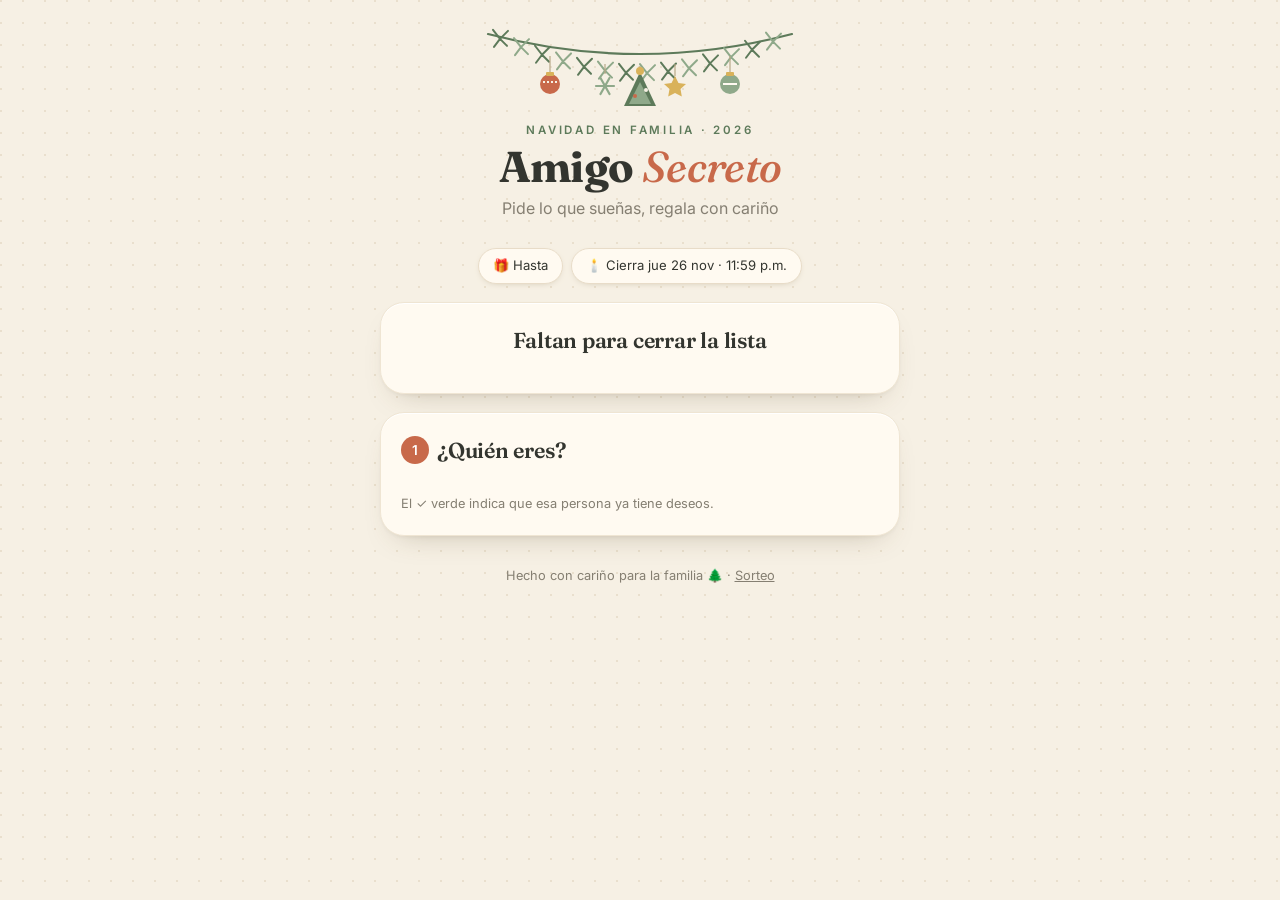
==== index.html @ d46aa7b4 "Deploy Amigo Secreto" ====
<!doctype html><html lang="es"><head><meta charset="utf-8"><meta name="viewport" content="width=device-width,initial-scale=1"><title>Amigo Secreto en familia</title><link rel="preconnect" href="https://fonts.googleapis.com"><link rel="preconnect" href="https://fonts.gstatic.com" crossorigin><link rel="stylesheet" href="style.css"></head><body><div class="wrap">
<header><div data-orn></div><p class="eyebrow">Navidad en familia · 2026</p><h1>Amigo <em>Secreto</em></h1><p>Pide lo que sueñas, regala con cariño</p></header>
<div class="chips"><span class="chip">🎁 Hasta <b id="pres"></b></span><span class="chip">🕯️ Cierra jue 26 nov · 11:59 p.m.</span></div>
<div class="card"><h2 class="center">Faltan para cerrar la lista</h2><div class="cd" id="cd"></div></div>
<div class="card"><h2><span class="n">1</span>¿Quién eres?</h2><div class="names" id="names"></div><p class="hint">El ✓ verde indica que esa persona ya tiene deseos.</p></div>
<div class="card" id="panel" hidden><div class="ph"><span class="av" id="pav"></span><div><small>Paso 2</small><h2 id="ptitle"></h2></div></div><div id="list"></div>
<form id="f"><label>Describe tu deseo</label><textarea id="desc" rows="2" placeholder="Ej: saco de lana delgada, talla M, color gris"></textarea>
<label>Enlaces (opcional, uno por línea)</label><textarea id="urls" rows="2" placeholder="https://..."></textarea>
<p class="err" id="err"></p><button class="btn full" id="save">Agregar deseo</button><button type="button" class="btn sec full" id="cancel" hidden>Cancelar edición</button></form></div>
<footer>Hecho con cariño para la familia 🌲 · <a href="/ruleta" style="color:inherit">Sorteo</a></footer></div>
<script src="deco.js"></script><script src="app.js"></script></body></html>
---- style.css ----
@import url('https://fonts.googleapis.com/css2?family=Fraunces:ital,opsz,wght@0,9..144,500;0,9..144,700;1,9..144,500&family=Inter:wght@400;500;600&display=swap');
:root{--crema:#f6f0e4;--papel:#fffaf1;--salvia:#8fa98a;--salvia-o:#5d7a5a;--terra:#c8694a;--oro:#d9b25a;--tinta:#33352f;--suave:#857f72;--linea:#e8dcc8;--serif:"Fraunces",Georgia,serif}
*{box-sizing:border-box}html{-webkit-tap-highlight-color:transparent}
body{margin:0;min-height:100vh;color:var(--tinta);font-family:"Inter",system-ui,sans-serif;line-height:1.5;background:var(--crema) radial-gradient(circle at 1px 1px,#e9dfcd 1px,transparent 1.5px) 0 0/22px 22px}
.snow{position:fixed;inset:0;pointer-events:none;overflow:hidden;z-index:0}
.snow i{position:absolute;top:-10px;border-radius:50%;background:#fff;box-shadow:0 0 2px #d8ccb4;animation:fall linear infinite}
@keyframes fall{to{transform:translate3d(30px,105vh,0)}}
@media (prefers-reduced-motion:reduce){.snow{display:none}}
.wrap{position:relative;z-index:1;max-width:560px;margin:0 auto;padding:8px 20px 64px}
header{text-align:center;padding:4px 0 10px}.orn{display:block;width:100%;max-width:320px;margin:0 auto -6px}
.eyebrow{font-size:.72rem;letter-spacing:.24em;text-transform:uppercase;color:var(--salvia-o);font-weight:600;margin:6px 0 0}
header h1{font-family:var(--serif);font-weight:700;font-size:2.7rem;line-height:1.05;margin:.12em 0 .15em;letter-spacing:-.015em;color:var(--tinta)}
header h1 em{font-style:italic;font-weight:500;color:var(--terra)}
header p{margin:0;color:var(--suave)}
.chips{display:flex;gap:8px;justify-content:center;flex-wrap:wrap;margin:18px 0 6px}
.chip{background:var(--papel);border:1px solid var(--linea);border-radius:99px;padding:7px 14px;font-size:.82rem;box-shadow:0 2px 8px -6px #9c8b6a}
.chip b{color:var(--terra)}
.card{position:relative;background:var(--papel);border-radius:24px;padding:22px 20px;margin:18px 0;border:1px solid #efe5d3;box-shadow:0 1px 0 #fff inset,0 14px 30px -18px rgba(93,72,40,.35),0 2px 6px -3px rgba(93,72,40,.12);animation:up .5s ease both}
@keyframes up{from{opacity:0;transform:translateY(10px)}}
h2{font-family:var(--serif);font-weight:600;font-size:1.35rem;margin:0 0 14px;letter-spacing:-.01em}
h2 .n{display:inline-grid;place-items:center;width:28px;height:28px;border-radius:50%;background:var(--terra);color:#fff;font:600 .85rem "Inter";margin-right:8px;vertical-align:3px}
.center{text-align:center}
.cd{display:grid;grid-template-columns:repeat(4,1fr);gap:8px;text-align:center}
.cd div{background:var(--crema);border-radius:16px;padding:12px 2px 9px;border:1px solid var(--linea)}
.cd b{display:block;font-family:var(--serif);font-size:2rem;line-height:1.1;color:var(--terra);font-variant-numeric:tabular-nums;font-weight:600}
.cd span{font-size:.64rem;color:var(--suave);text-transform:uppercase;letter-spacing:.12em}
.names{display:grid;grid-template-columns:repeat(3,1fr);gap:10px}
.names button{display:flex;flex-direction:column;align-items:center;gap:6px;padding:12px 4px 10px;border-radius:18px;border:1.5px solid var(--linea);background:#fff;font:inherit;font-size:.84rem;font-weight:500;color:var(--tinta);position:relative;cursor:pointer;transition:transform .15s,box-shadow .2s,border-color .2s}
.names button:active{transform:scale(.94)}
.av{display:grid;place-items:center;width:42px;height:42px;border-radius:50%;color:#fff;font-weight:600;font-size:.9rem;letter-spacing:.02em;box-shadow:0 0 0 3px #fff,0 3px 8px -3px rgba(0,0,0,.3)}
.names button.has::after{content:"✓";position:absolute;top:7px;right:8px;width:17px;height:17px;border-radius:50%;background:var(--salvia);color:#fff;font-size:.62rem;display:grid;place-items:center}
.names button.sel{border-color:var(--terra);background:#fdf1ea;box-shadow:0 8px 18px -10px var(--terra)}
.names button.sel .av{box-shadow:0 0 0 3px #fdf1ea,0 0 0 5px var(--terra)}
.ph{display:flex;align-items:center;gap:12px;margin-bottom:14px}.ph .av{width:52px;height:52px;font-size:1.1rem}.ph h2{margin:0}.ph small{color:var(--suave);font-size:.8rem}
label{font-size:.8rem;color:var(--suave);display:block;margin:14px 0 6px;font-weight:500}
textarea,input{width:100%;font:inherit;padding:13px 14px;border-radius:14px;border:1.5px solid var(--linea);background:#fff;color:var(--tinta);transition:border-color .2s,box-shadow .2s}
textarea:focus,input:focus{outline:none;border-color:var(--salvia);box-shadow:0 0 0 4px rgba(143,169,138,.2)}
.btn{display:inline-block;border:0;border-radius:14px;padding:14px 18px;font:inherit;font-weight:600;background:linear-gradient(180deg,#d27556,#bb5e40);color:#fff;cursor:pointer;box-shadow:0 8px 18px -10px #a24e33,inset 0 1px 0 rgba(255,255,255,.25);transition:transform .12s,filter .2s}
.btn:active{transform:scale(.97)}.btn:disabled{filter:grayscale(.6) opacity(.55);cursor:default}
.btn.sec{background:#fff;color:var(--salvia-o);border:1.5px solid var(--linea);box-shadow:none}.btn.full{width:100%;margin-top:12px}
.btn.min{padding:7px 12px;font-size:.78rem;font-weight:500;border-radius:10px}
.wish{background:#fff;border:1px solid var(--linea);border-radius:18px;padding:14px;margin-bottom:12px;display:flex;flex-direction:column;gap:10px;animation:up .35s ease both}
.wish .t{font-weight:500;font-size:.98rem;display:flex;gap:10px}.wish .t::before{content:"🎁";font-size:1.1rem}
.links{display:flex;flex-direction:column;gap:6px}
.lk{display:flex;align-items:center;gap:10px;padding:9px 11px;border-radius:12px;background:var(--crema);text-decoration:none;color:var(--tinta);border:1px solid var(--linea);transition:transform .12s}
.lk:active{transform:scale(.98)}.lk img{width:20px;height:20px;border-radius:5px;background:#fff;flex:none}
.lk span{flex:1;min-width:0;font-size:.85rem;font-weight:600;overflow:hidden;text-overflow:ellipsis;white-space:nowrap}.lk::after{content:"↗";color:var(--terra)}
.wish .acts{display:flex;gap:8px;justify-content:flex-end}
.empty{color:var(--suave);text-align:center;padding:18px 0;font-family:var(--serif);font-style:italic}
.hint{font-size:.8rem;color:var(--suave);margin:12px 0 0}.err{color:var(--terra);font-size:.85rem;min-height:1em;margin:8px 0 0}
.stat{display:flex;align-items:center;gap:16px;margin-bottom:16px}
.ring{width:74px;height:74px;border-radius:50%;display:grid;place-items:center;flex:none}
.ring b{display:grid;place-items:center;width:58px;height:58px;border-radius:50%;background:var(--papel);font-family:var(--serif);font-size:1.2rem}
.rows{display:flex;flex-direction:column;gap:8px}
.row{display:flex;align-items:center;gap:12px;padding:9px 10px;border-radius:14px;background:#fff;border:1px solid var(--linea)}.row .av{width:34px;height:34px;font-size:.75rem;box-shadow:none}
.row .nm{flex:1;font-weight:500}.row .ct{color:var(--suave);font-size:.8rem}
.pill{font-size:.72rem;font-weight:600;padding:4px 10px;border-radius:99px}.pill.ok{background:#e5eee2;color:var(--salvia-o)}.pill.no{background:#f8e3da;color:#a8513a}.pill.pi{background:#f6ecd2;color:#8a6a24}
footer{text-align:center;color:var(--suave);font-size:.8rem;margin-top:30px}footer a{color:var(--terra)}
.wheel{width:310px;height:310px;margin:6px auto 10px;position:relative;border-radius:50%;padding:10px;background:conic-gradient(from 0deg,var(--oro),#f1d899,var(--oro),#b8913f,var(--oro));box-shadow:0 18px 40px -18px rgba(93,72,40,.6)}
.wheel canvas{width:290px;height:290px;border-radius:50%;display:block;transition:transform 5s cubic-bezier(.17,.67,.12,1)}
.pin{position:absolute;top:-8px;left:50%;transform:translateX(-50%);width:0;height:0;border:13px solid transparent;border-top:24px solid var(--terra);z-index:2;filter:drop-shadow(0 3px 2px rgba(0,0,0,.25))}
.hub{position:absolute;inset:0;margin:auto;width:58px;height:58px;border-radius:50%;background:var(--papel);display:grid;place-items:center;font-size:1.6rem;box-shadow:0 3px 10px rgba(0,0,0,.2);z-index:2}
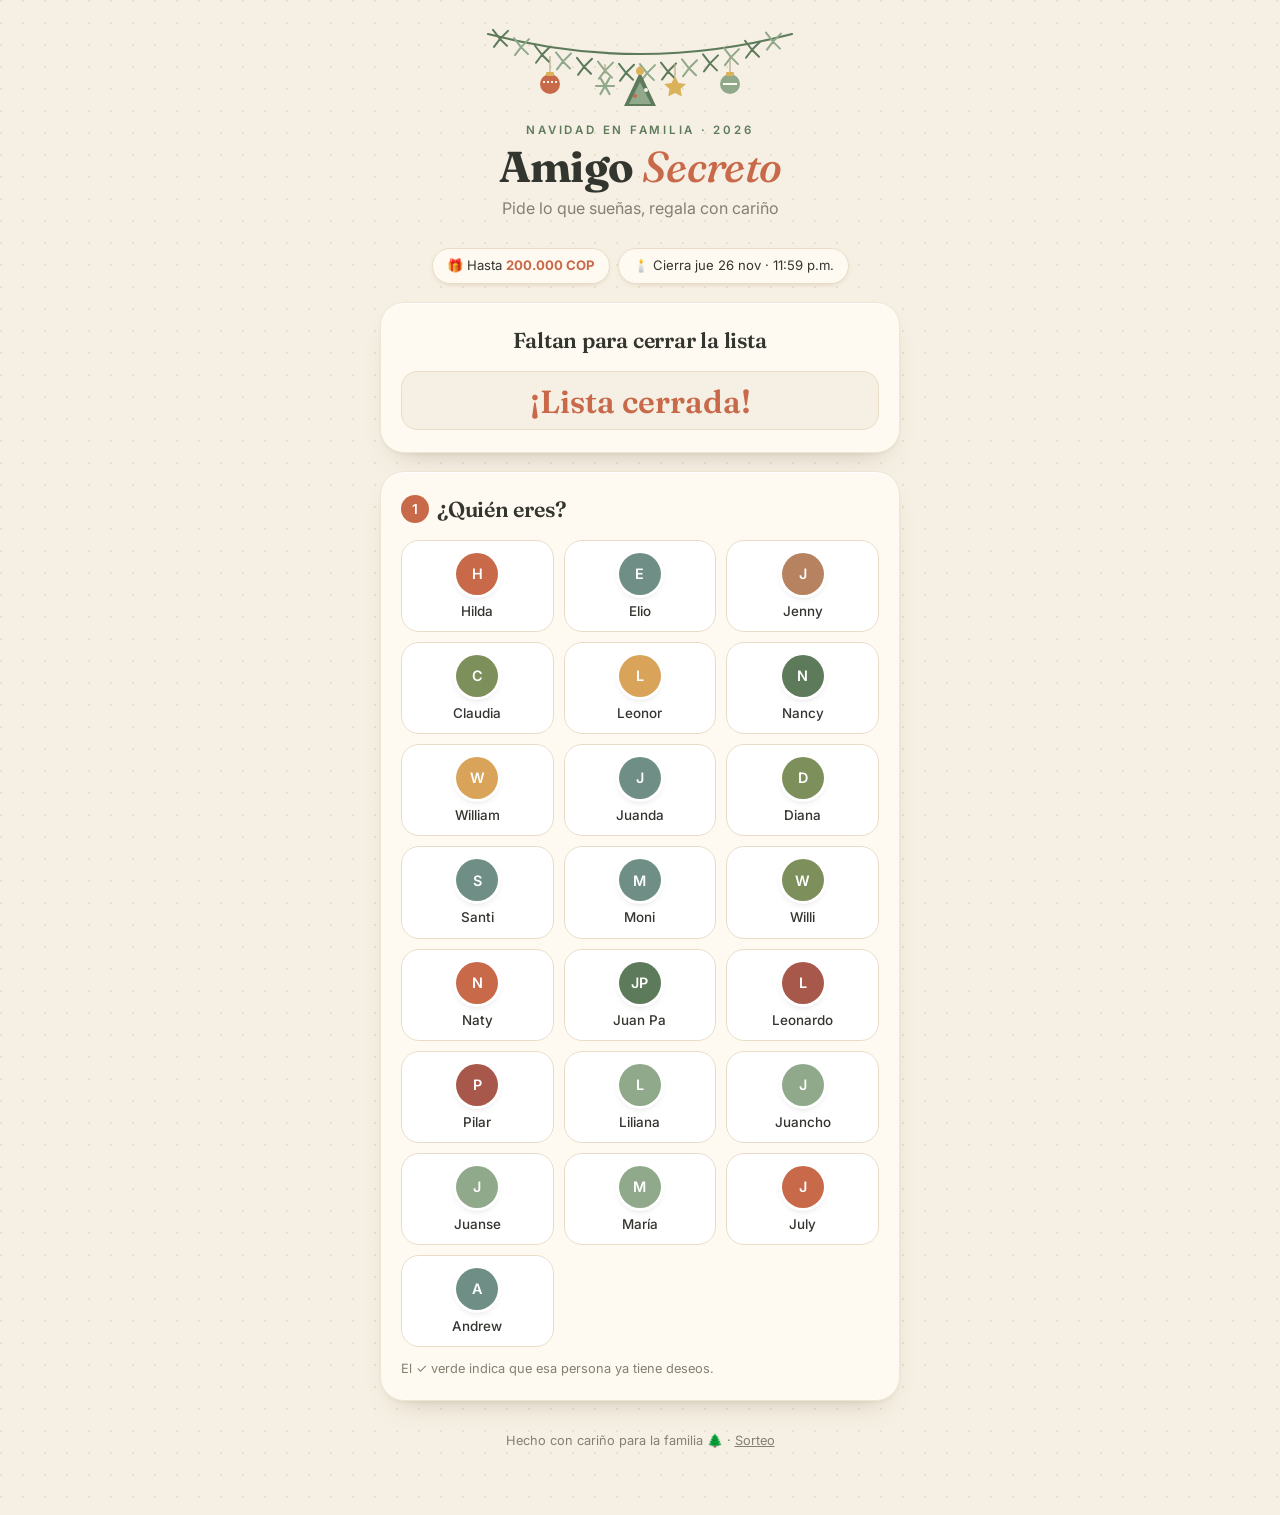
==== commit dba9ffa1: "Conectar deseos al Apps Script; ruleta y admin estáticos con grupos familiares" ====
--- a/index.html
+++ b/index.html
@@ -7,5 +7,5 @@
 <form id="f"><label>Describe tu deseo</label><textarea id="desc" rows="2" placeholder="Ej: saco de lana delgada, talla M, color gris"></textarea>
 <label>Enlaces (opcional, uno por línea)</label><textarea id="urls" rows="2" placeholder="https://..."></textarea>
 <p class="err" id="err"></p><button class="btn full" id="save">Agregar deseo</button><button type="button" class="btn sec full" id="cancel" hidden>Cancelar edición</button></form></div>
-<footer>Hecho con cariño para la familia 🌲 · <a href="/ruleta" style="color:inherit">Sorteo</a></footer></div>
+<footer>Hecho con cariño para la familia 🌲 · <a href="ruleta.html" style="color:inherit">Sorteo</a></footer></div>
 <script src="deco.js"></script><script src="app.js"></script></body></html>
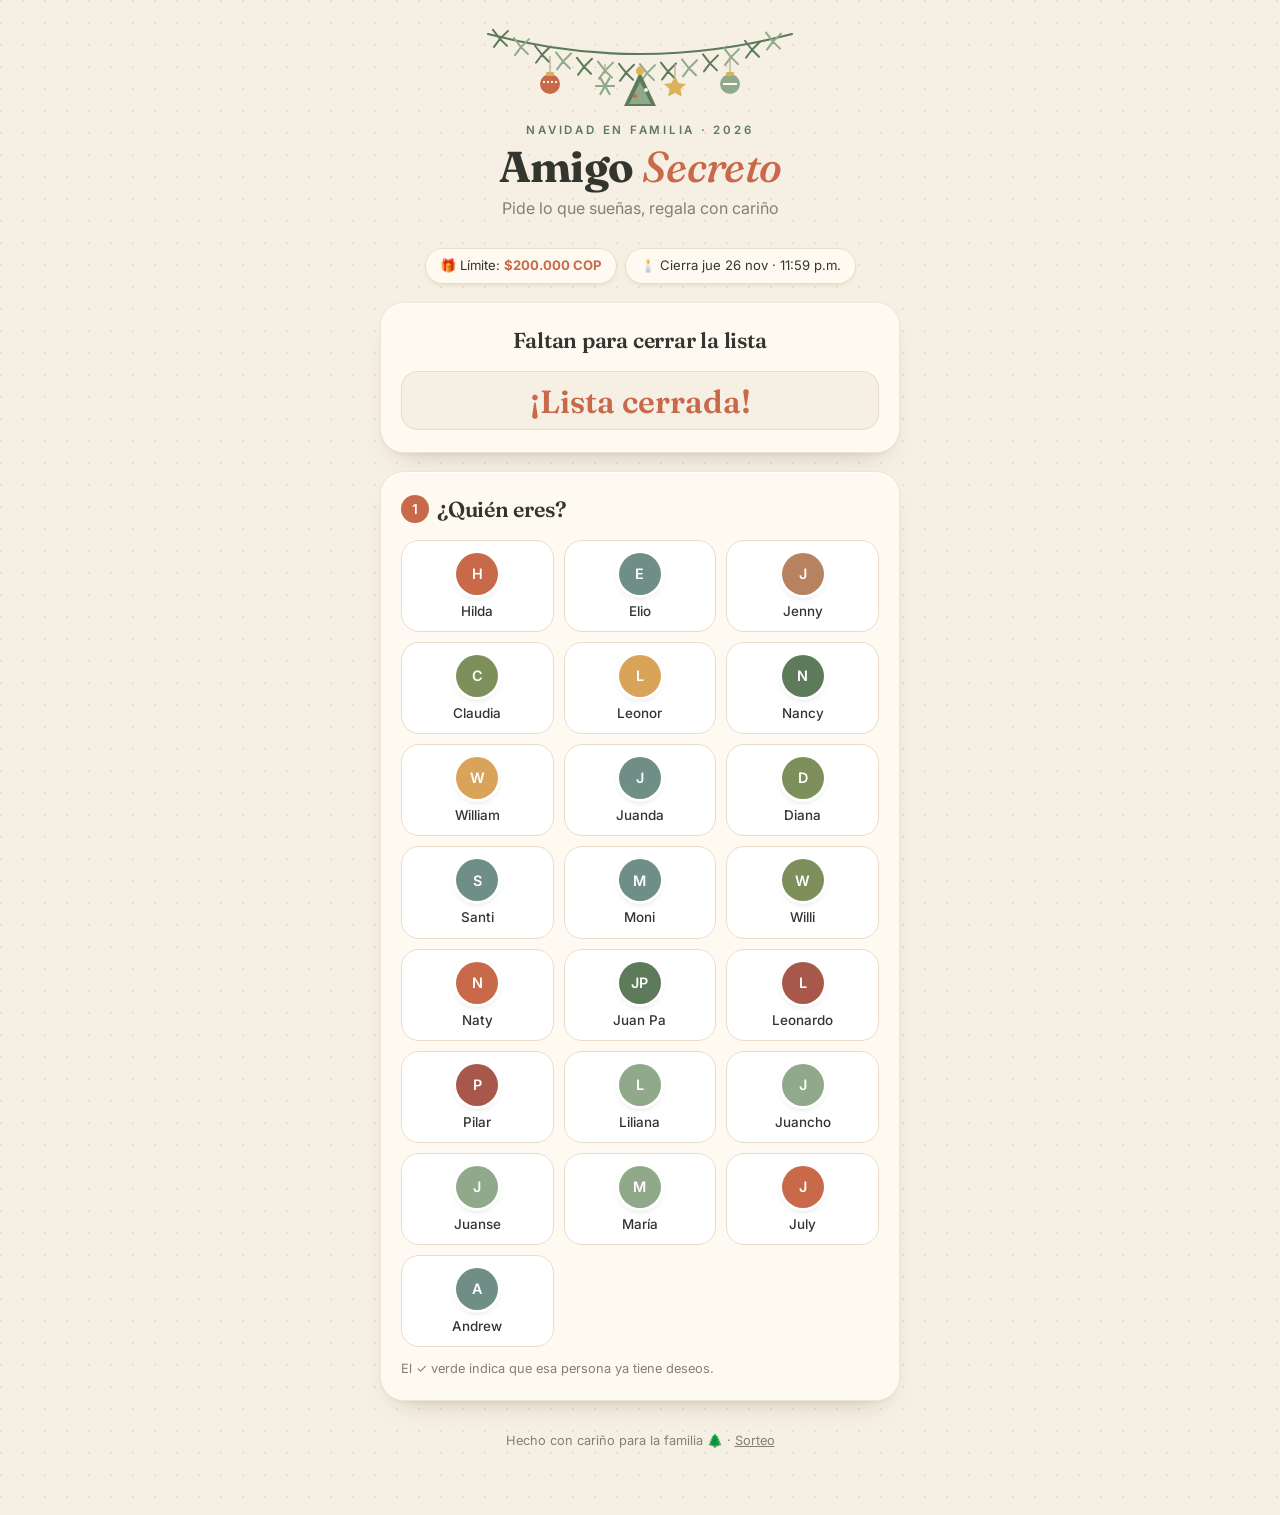
==== commit 22b70ee0: "3 opciones de regalo con hasta 3 enlaces; límite $200.000 COP visible en deseos y sorteo Co-Authored" ====
--- a/index.html
+++ b/index.html
@@ -1,11 +1,11 @@
 <!doctype html><html lang="es"><head><meta charset="utf-8"><meta name="viewport" content="width=device-width,initial-scale=1"><title>Amigo Secreto en familia</title><link rel="preconnect" href="https://fonts.googleapis.com"><link rel="preconnect" href="https://fonts.gstatic.com" crossorigin><link rel="stylesheet" href="style.css"></head><body><div class="wrap">
 <header><div data-orn></div><p class="eyebrow">Navidad en familia · 2026</p><h1>Amigo <em>Secreto</em></h1><p>Pide lo que sueñas, regala con cariño</p></header>
-<div class="chips"><span class="chip">🎁 Hasta <b id="pres"></b></span><span class="chip">🕯️ Cierra jue 26 nov · 11:59 p.m.</span></div>
+<div class="chips"><span class="chip">🎁 Límite: <b id="pres"></b></span><span class="chip">🕯️ Cierra jue 26 nov · 11:59 p.m.</span></div>
 <div class="card"><h2 class="center">Faltan para cerrar la lista</h2><div class="cd" id="cd"></div></div>
 <div class="card"><h2><span class="n">1</span>¿Quién eres?</h2><div class="names" id="names"></div><p class="hint">El ✓ verde indica que esa persona ya tiene deseos.</p></div>
-<div class="card" id="panel" hidden><div class="ph"><span class="av" id="pav"></span><div><small>Paso 2</small><h2 id="ptitle"></h2></div></div><div id="list"></div>
-<form id="f"><label>Describe tu deseo</label><textarea id="desc" rows="2" placeholder="Ej: saco de lana delgada, talla M, color gris"></textarea>
-<label>Enlaces (opcional, uno por línea)</label><textarea id="urls" rows="2" placeholder="https://..."></textarea>
-<p class="err" id="err"></p><button class="btn full" id="save">Agregar deseo</button><button type="button" class="btn sec full" id="cancel" hidden>Cancelar edición</button></form></div>
+<div class="card" id="panel" hidden><div class="ph"><span class="av" id="pav"></span><div><small>Paso 2</small><h2 id="ptitle"></h2></div></div><div class="limit">Límite: <b>$200.000 COP</b></div><p class="hint">Agrega <b>3 opciones</b> de regalo: así tu amigo secreto tiene alternativas si alguna se agota. <span id="prog"></span></p><div id="list"></div>
+<form id="f"><label id="flab">Opción 1 · Describe tu deseo</label><textarea id="desc" rows="2" placeholder="Ej: saco de lana delgada, talla M, color gris"></textarea>
+<label>Enlaces (opcional, hasta 3)</label><input class="u" id="u1" type="url" placeholder="https://... enlace 1"><input class="u" id="u2" type="url" placeholder="https://... enlace 2"><input class="u" id="u3" type="url" placeholder="https://... enlace 3">
+<p class="err" id="err"></p><button class="btn full" id="save">Agregar opción</button><button type="button" class="btn sec full" id="cancel" hidden>Cancelar edición</button></form></div>
 <footer>Hecho con cariño para la familia 🌲 · <a href="ruleta.html" style="color:inherit">Sorteo</a></footer></div>
 <script src="deco.js"></script><script src="app.js"></script></body></html>
--- a/style.css
+++ b/style.css
@@ -60,3 +60,7 @@
 .wheel canvas{width:290px;height:290px;border-radius:50%;display:block;transition:transform 5s cubic-bezier(.17,.67,.12,1)}
 .pin{position:absolute;top:-8px;left:50%;transform:translateX(-50%);width:0;height:0;border:13px solid transparent;border-top:24px solid var(--terra);z-index:2;filter:drop-shadow(0 3px 2px rgba(0,0,0,.25))}
 .hub{position:absolute;inset:0;margin:auto;width:58px;height:58px;border-radius:50%;background:var(--papel);display:grid;place-items:center;font-size:1.6rem;box-shadow:0 3px 10px rgba(0,0,0,.2);z-index:2}
+.limit{background:#f6efe1;border:1px solid var(--linea);border-radius:14px;padding:10px 14px;text-align:center;font-size:.95rem;margin:4px 0 10px}.limit b{color:#c8694a}
+.wish .on{font-size:.72rem;letter-spacing:.12em;text-transform:uppercase;color:var(--salvia);font-weight:600}
+.wish.ghost{background:transparent;border-style:dashed;opacity:.7}.wish.ghost .t::before{content:"＋"}
+input.u{margin-bottom:8px}
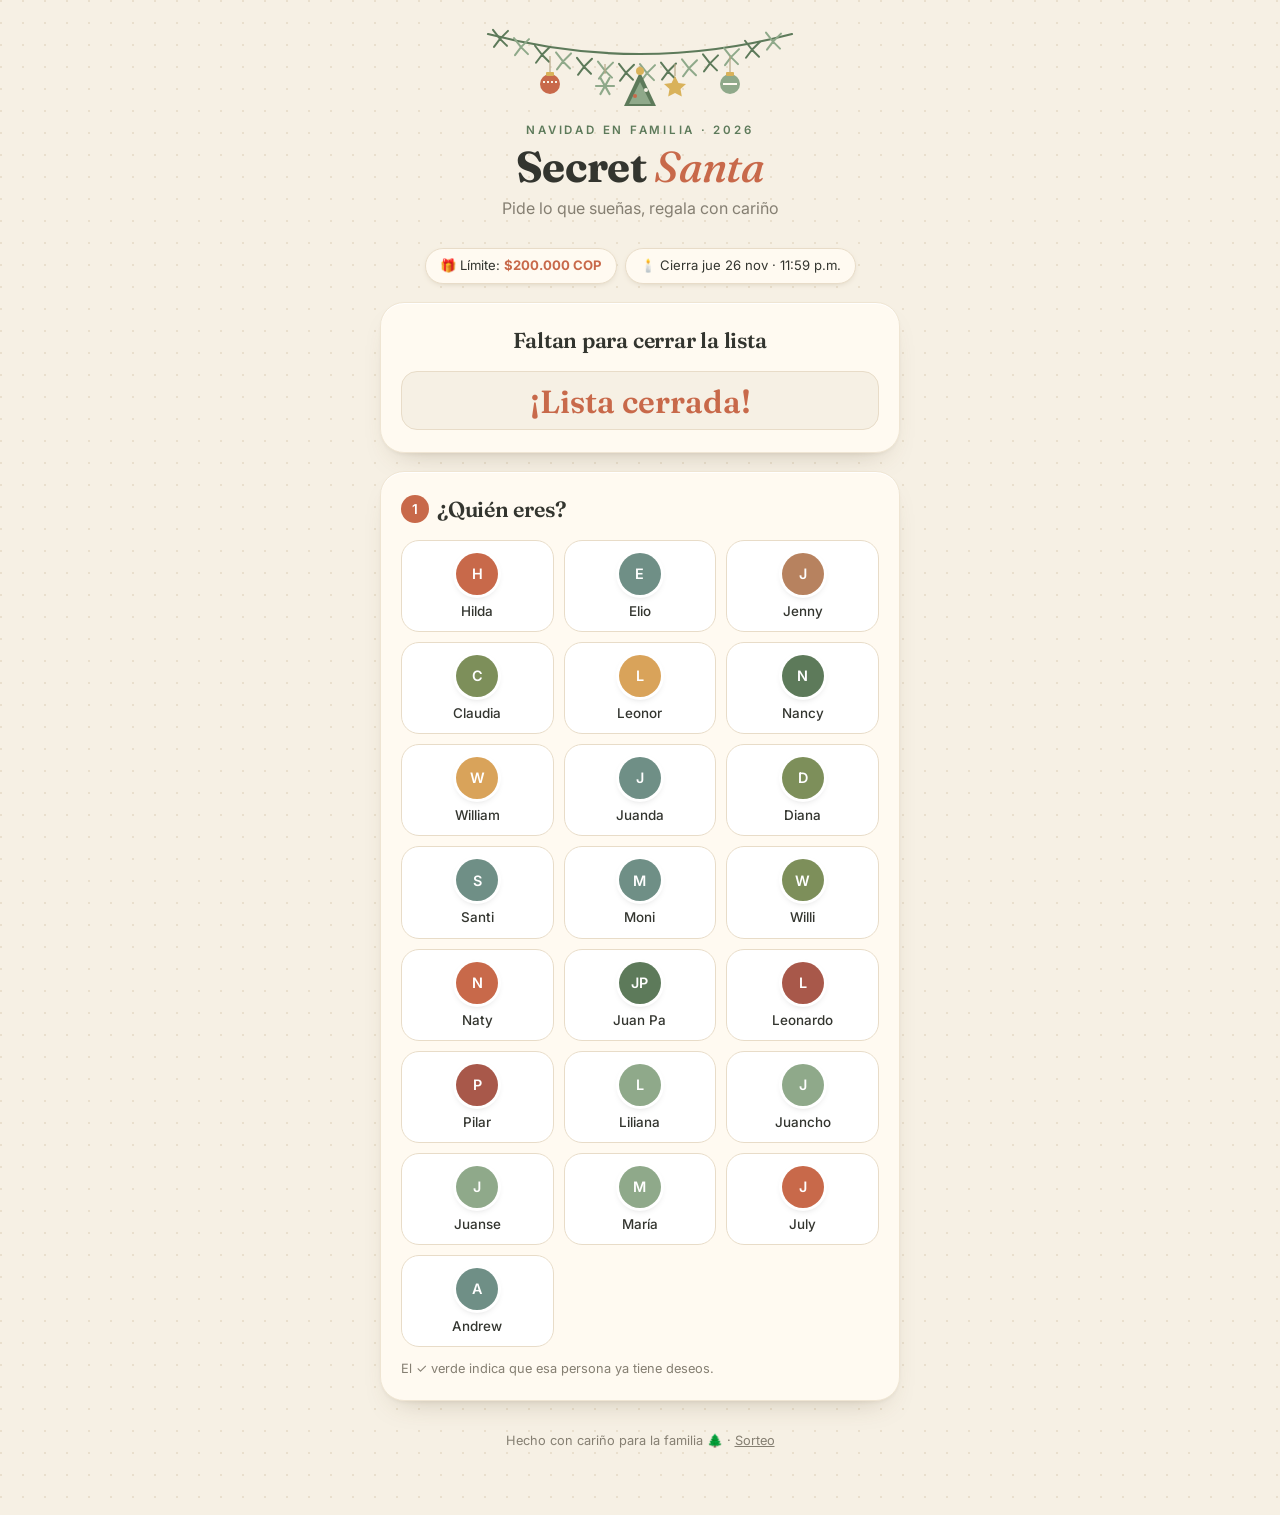
==== commit 6ca08f30: "Title: Secret Santa Co-Authored-By: Claude Haiku 4.5 <noreply@anthropic.com>" ====
--- a/index.html
+++ b/index.html
@@ -1,11 +1,8 @@
-<!doctype html><html lang="es"><head><meta charset="utf-8"><meta name="viewport" content="width=device-width,initial-scale=1"><title>Amigo Secreto en familia</title><link rel="preconnect" href="https://fonts.googleapis.com"><link rel="preconnect" href="https://fonts.gstatic.com" crossorigin><link rel="stylesheet" href="style.css"></head><body><div class="wrap">
-<header><div data-orn></div><p class="eyebrow">Navidad en familia · 2026</p><h1>Amigo <em>Secreto</em></h1><p>Pide lo que sueñas, regala con cariño</p></header>
+<!doctype html><html lang="es"><head><meta charset="utf-8"><meta name="viewport" content="width=device-width,initial-scale=1"><title>Secret Santa en familia</title><link rel="preconnect" href="https://fonts.googleapis.com"><link rel="preconnect" href="https://fonts.gstatic.com" crossorigin><link rel="stylesheet" href="style.css"></head><body><div class="wrap">
+<header><div data-orn></div><p class="eyebrow">Navidad en familia · 2026</p><h1>Secret <em>Santa</em></h1><p>Pide lo que sueñas, regala con cariño</p></header>
 <div class="chips"><span class="chip">🎁 Límite: <b id="pres"></b></span><span class="chip">🕯️ Cierra jue 26 nov · 11:59 p.m.</span></div>
 <div class="card"><h2 class="center">Faltan para cerrar la lista</h2><div class="cd" id="cd"></div></div>
 <div class="card"><h2><span class="n">1</span>¿Quién eres?</h2><div class="names" id="names"></div><p class="hint">El ✓ verde indica que esa persona ya tiene deseos.</p></div>
-<div class="card" id="panel" hidden><div class="ph"><span class="av" id="pav"></span><div><small>Paso 2</small><h2 id="ptitle"></h2></div></div><div class="limit">Límite: <b>$200.000 COP</b></div><p class="hint">Agrega <b>3 opciones</b> de regalo: así tu amigo secreto tiene alternativas si alguna se agota. <span id="prog"></span></p><div id="list"></div>
-<form id="f"><label id="flab">Opción 1 · Describe tu deseo</label><textarea id="desc" rows="2" placeholder="Ej: saco de lana delgada, talla M, color gris"></textarea>
-<label>Enlaces (opcional, hasta 3)</label><input class="u" id="u1" type="url" placeholder="https://... enlace 1"><input class="u" id="u2" type="url" placeholder="https://... enlace 2"><input class="u" id="u3" type="url" placeholder="https://... enlace 3">
-<p class="err" id="err"></p><button class="btn full" id="save">Agregar opción</button><button type="button" class="btn sec full" id="cancel" hidden>Cancelar edición</button></form></div>
+<div class="card" id="panel" hidden><div class="ph"><span class="av" id="pav"></span><div><small>Paso 2</small><h2 id="ptitle"></h2></div></div><div class="limit">Límite: <b>$200.000 COP</b></div><p class="hint">Agrega <b>3 opciones</b> de regalo: así tu amigo secreto tiene alternativas si alguna se agota. <span id="prog"></span></p><div id="list"></div><p class="saved" id="saved" aria-live="polite"></p></div>
 <footer>Hecho con cariño para la familia 🌲 · <a href="ruleta.html" style="color:inherit">Sorteo</a></footer></div>
-<script src="deco.js"></script><script src="app.js"></script></body></html>
+<script src="deco.js"></script><script src="store.js"></script><script src="app.js"></script></body></html>
--- a/style.css
+++ b/style.css
@@ -64,3 +64,18 @@
 .wish .on{font-size:.72rem;letter-spacing:.12em;text-transform:uppercase;color:var(--salvia);font-weight:600}
 .wish.ghost{background:transparent;border-style:dashed;opacity:.7}.wish.ghost .t::before{content:"＋"}
 input.u{margin-bottom:8px}
+
+.gift{background:var(--papel);border:1px solid var(--linea);border-radius:20px;padding:14px 14px 12px;margin-bottom:12px;display:flex;flex-direction:column;gap:8px;box-shadow:0 6px 18px -14px #7a5a3a;transition:border-color .25s,box-shadow .25s;animation:up .35s ease both}
+.gift:focus-within{border-color:var(--terra);box-shadow:0 10px 24px -16px #a24e33}
+.gift.ok{border-color:#cfdcc9}
+.gh{display:flex;justify-content:space-between;align-items:center}
+.gl{font-family:var(--serif);font-style:italic;font-size:.95rem;color:var(--terra)}
+.ck{width:22px;height:22px;border-radius:50%;display:grid;place-items:center;font-size:.75rem;color:#fff;background:var(--salvia-o);transform:scale(0);transition:transform .25s cubic-bezier(.3,1.6,.5,1)}
+.gift.ok .ck{transform:scale(1)}
+.gift textarea,.gift input{width:100%;box-sizing:border-box;border:0;background:transparent;font:inherit;color:var(--tinta);outline:none;resize:none}
+.gd{font-size:1rem;font-weight:500;padding:2px 0}
+.gu{display:flex;flex-direction:column;gap:6px}
+.gk{font-size:.85rem!important;background:#fff!important;border:1px solid var(--linea)!important;border-radius:12px;padding:9px 12px}
+.gk:focus{border-color:var(--salvia)!important}
+.add{align-self:flex-start;border:0;background:none;color:var(--salvia-o);font:inherit;font-size:.8rem;font-weight:600;padding:2px 0;cursor:pointer}
+.saved{text-align:center;font-size:.8rem;color:var(--salvia-o);min-height:1.2em;margin:4px 0 0;opacity:0;transition:opacity .3s}.saved.on{opacity:1}.saved.bad{color:var(--terra)}
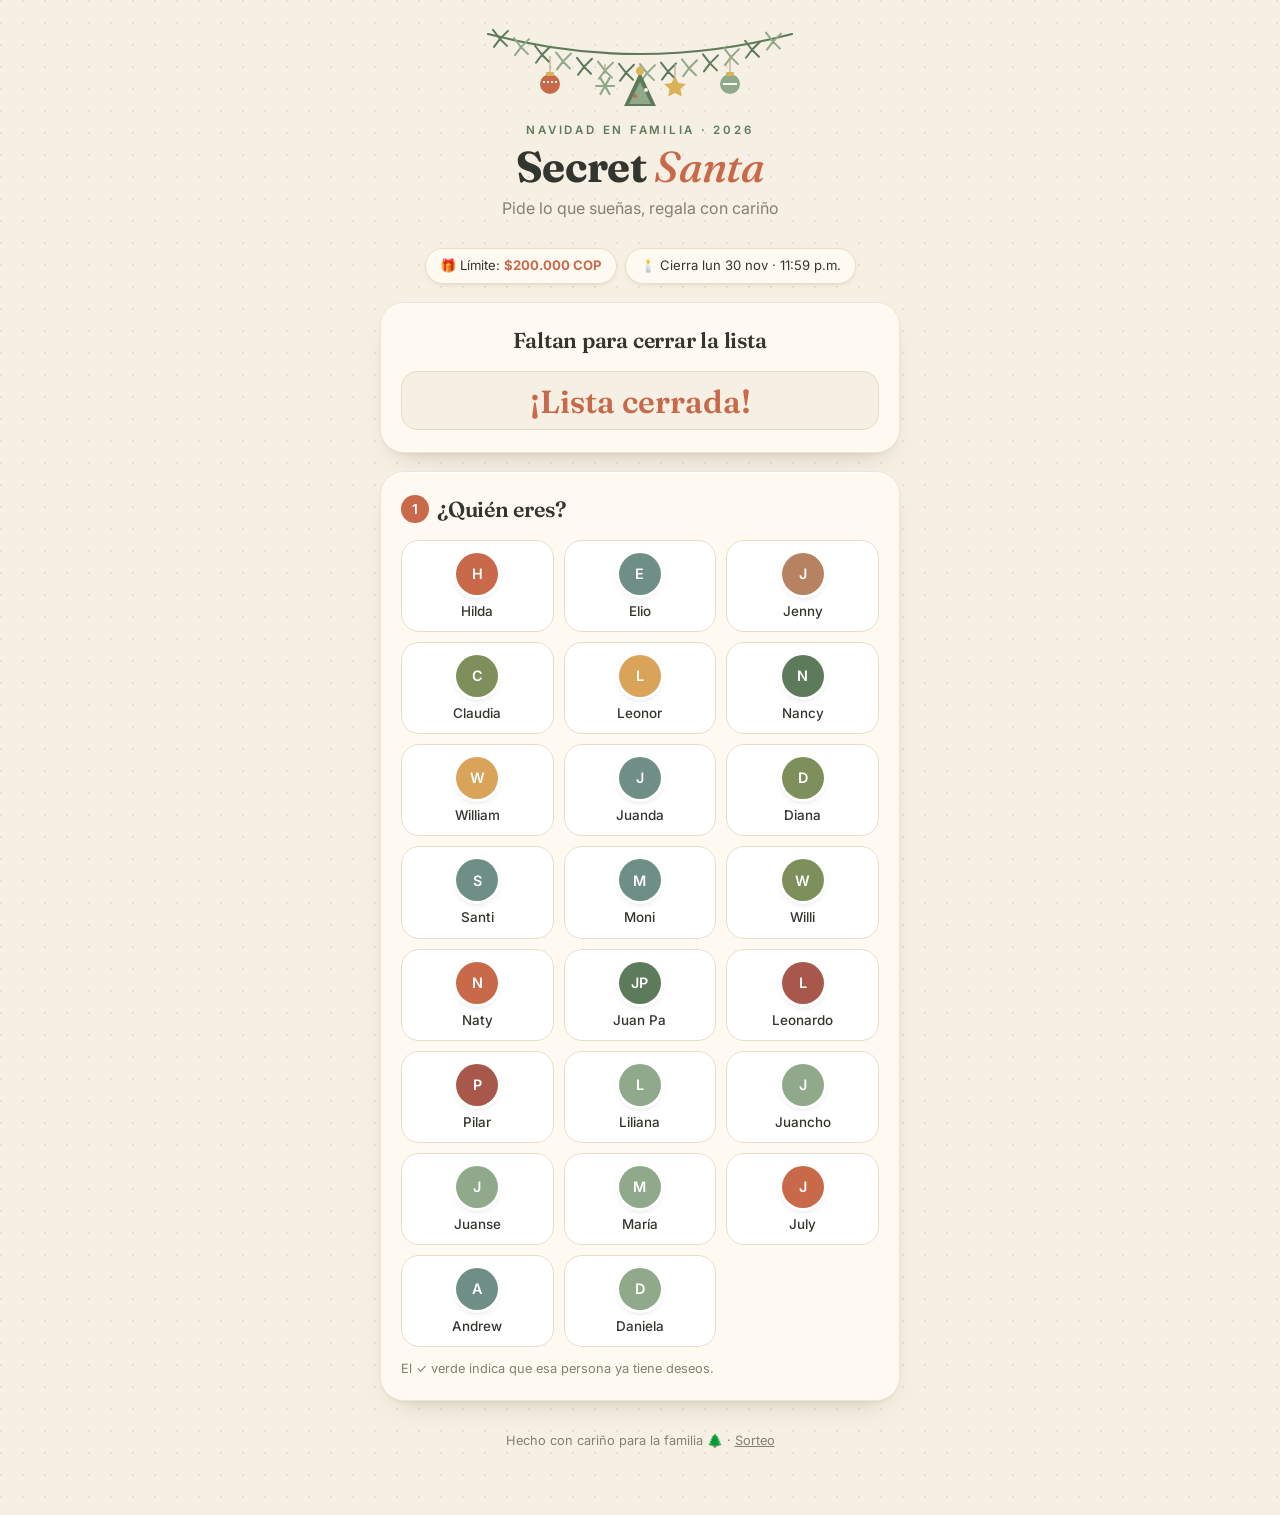
==== commit aa50fdfb: "Daniela en familia Nancy, inscripción hasta 30 nov, ruleta desde 26 nov, re-sorteo tardío Co-Authore" ====
--- a/index.html
+++ b/index.html
@@ -1,8 +1,8 @@
 <!doctype html><html lang="es"><head><meta charset="utf-8"><meta name="viewport" content="width=device-width,initial-scale=1"><title>Secret Santa en familia</title><link rel="preconnect" href="https://fonts.googleapis.com"><link rel="preconnect" href="https://fonts.gstatic.com" crossorigin><link rel="stylesheet" href="style.css"></head><body><div class="wrap">
 <header><div data-orn></div><p class="eyebrow">Navidad en familia · 2026</p><h1>Secret <em>Santa</em></h1><p>Pide lo que sueñas, regala con cariño</p></header>
-<div class="chips"><span class="chip">🎁 Límite: <b id="pres"></b></span><span class="chip">🕯️ Cierra jue 26 nov · 11:59 p.m.</span></div>
+<div class="chips"><span class="chip">🎁 Límite: <b id="pres"></b></span><span class="chip">🕯️ Cierra lun 30 nov · 11:59 p.m.</span></div>
 <div class="card"><h2 class="center">Faltan para cerrar la lista</h2><div class="cd" id="cd"></div></div>
 <div class="card"><h2><span class="n">1</span>¿Quién eres?</h2><div class="names" id="names"></div><p class="hint">El ✓ verde indica que esa persona ya tiene deseos.</p></div>
-<div class="card" id="panel" hidden><div class="ph"><span class="av" id="pav"></span><div><small>Paso 2</small><h2 id="ptitle"></h2></div></div><div class="limit">Límite: <b>$200.000 COP</b></div><p class="hint">Agrega <b>3 opciones</b> de regalo: así tu amigo secreto tiene alternativas si alguna se agota. <span id="prog"></span></p><div id="list"></div><p class="saved" id="saved" aria-live="polite"></p></div>
+<div class="card" id="panel" hidden><div class="ph"><span class="av" id="pav"></span><div><small>Paso 2</small><h2 id="ptitle"></h2></div></div><div class="limit">Límite: <b>$200.000 COP</b></div><p class="hint">Así tu amigo secreto tendrá alternativas si alguna se agota. Se guarda solo.</p><div id="list"></div><p class="saved" id="saved" aria-live="polite"></p></div>
 <footer>Hecho con cariño para la familia 🌲 · <a href="ruleta.html" style="color:inherit">Sorteo</a></footer></div>
 <script src="deco.js"></script><script src="store.js"></script><script src="app.js"></script></body></html>
--- a/style.css
+++ b/style.css
@@ -79,3 +79,16 @@
 .gk:focus{border-color:var(--salvia)!important}
 .add{align-self:flex-start;border:0;background:none;color:var(--salvia-o);font:inherit;font-size:.8rem;font-weight:600;padding:2px 0;cursor:pointer}
 .saved{text-align:center;font-size:.8rem;color:var(--salvia-o);min-height:1.2em;margin:4px 0 0;opacity:0;transition:opacity .3s}.saved.on{opacity:1}.saved.bad{color:var(--terra)}
+.wl,.wlinks{background:var(--papel);border:1px solid var(--linea);border-radius:20px;padding:16px;margin-bottom:12px;display:flex;flex-direction:column;gap:10px;box-shadow:0 6px 18px -14px #7a5a3a;animation:up .35s ease both;transition:border-color .25s,box-shadow .25s}
+.wl:focus-within,.wlinks:focus-within{border-color:var(--terra);box-shadow:0 10px 24px -16px #a24e33}
+.wl.ok{border-color:#cfdcc9}
+.wlab{display:flex;align-items:center;gap:8px;font-weight:600;font-size:.95rem;color:var(--tinta)}
+.wl .ck{margin-left:auto;width:22px;height:22px;border-radius:50%;background:var(--salvia-o);color:#fff;display:grid;place-items:center;font-size:.75rem;transform:scale(0);transition:transform .25s}
+.wl.ok .ck{transform:scale(1)}
+#wtxt{min-height:170px;resize:vertical;box-sizing:border-box;font-size:16px;line-height:28px;padding:12px 14px 12px;background:#fff repeating-linear-gradient(to bottom,transparent 0,transparent 27px,#efe6d6 27px,#efe6d6 28px);background-size:100% 28px;background-position:0 12px;background-attachment:local}
+.wl .hint{margin:0}
+.wlinks .gu{display:flex;flex-direction:column;gap:8px}
+.lrow{position:relative}.lrow .lic{position:absolute;left:11px;top:50%;transform:translateY(-50%);font-size:.85rem;opacity:.7}
+.lrow .gk{padding-left:34px!important;width:100%;box-sizing:border-box}
+.cnt{margin:4px 2px 0;text-align:right;font-size:12px;opacity:.6}
+.lerr{margin:2px 0 8px 34px;font-size:12.5px;color:#b3412a}
